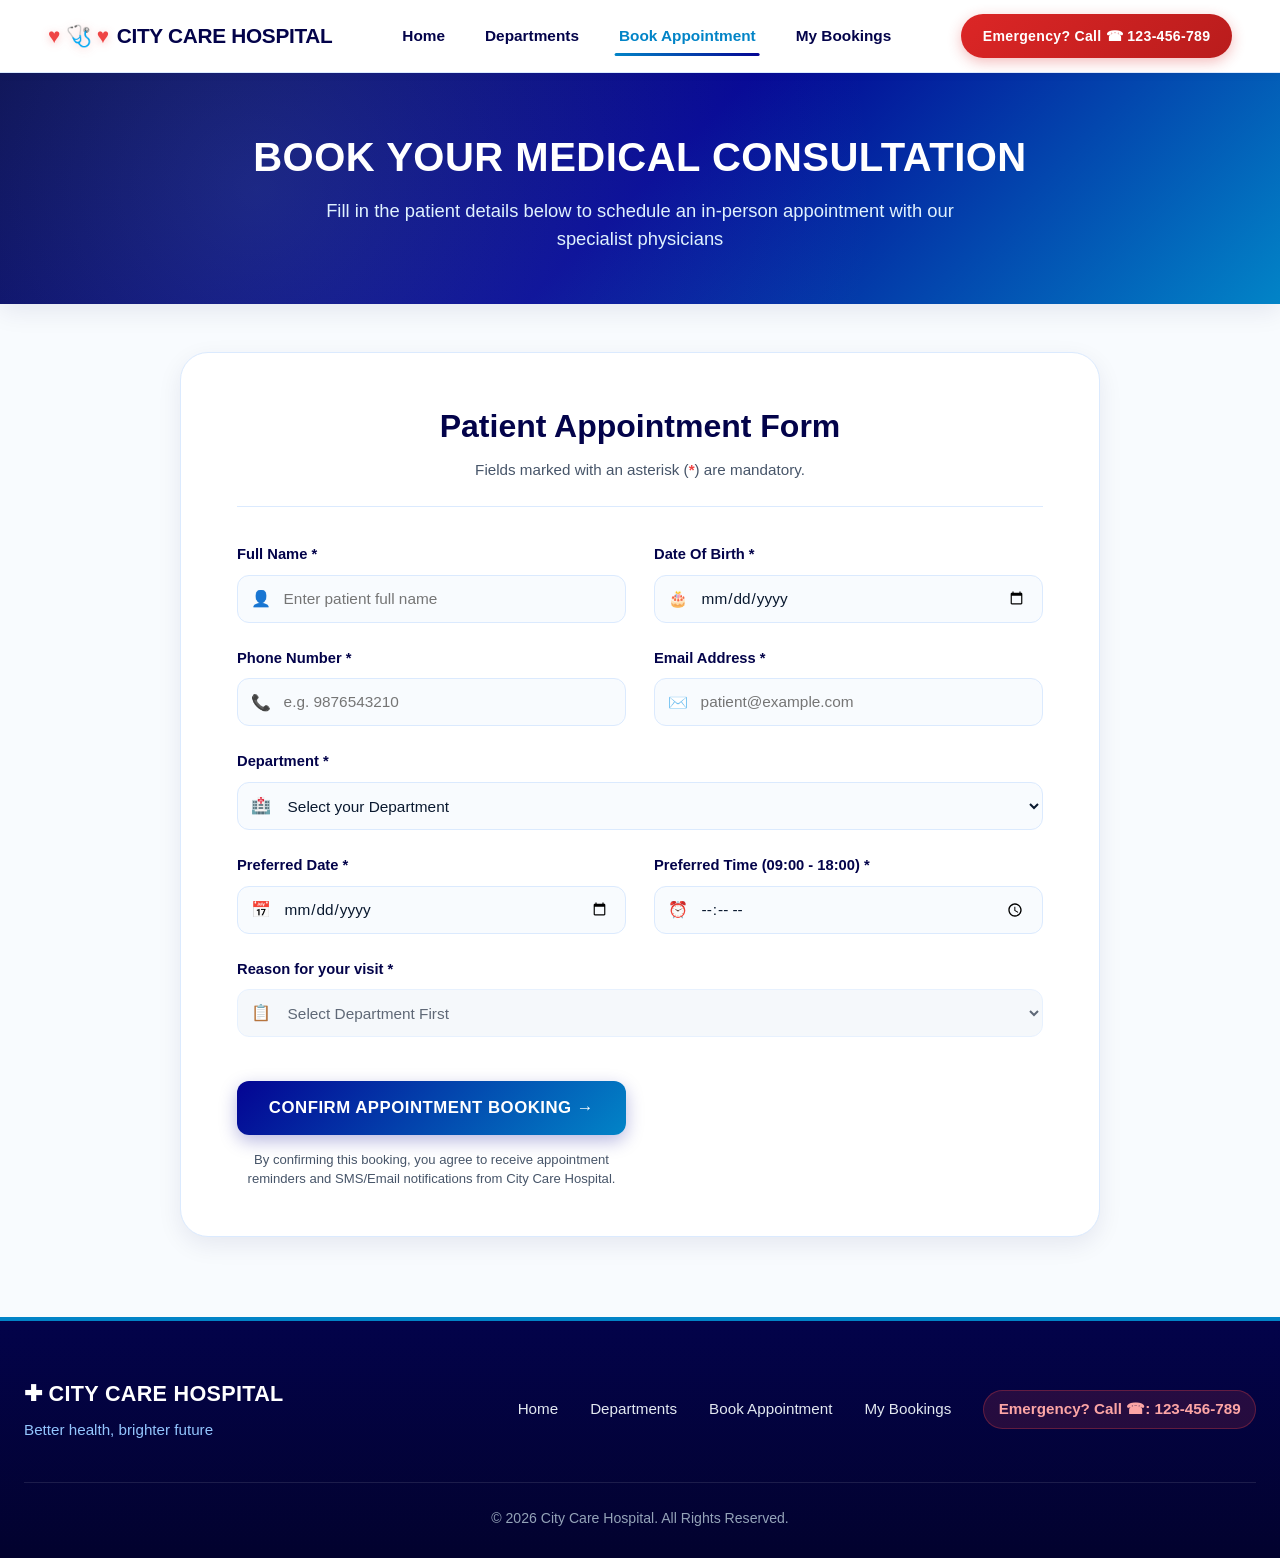
==== booking.html @ d2e011ba "Initial commit - City Care Hospital Bug Hunting Project" ====
<!DOCTYPE html>
<html lang="en">
<head>
    <meta charset="UTF-8">
    <meta name="viewport" content="width=device-width, initial-scale=1.0">
    <title>Book an Appointment | City Care Hospital</title>
    <link rel="stylesheet" href="common.css">
    <link rel="stylesheet" href="Appointment Booking.css">
</head>

<body class="booking-page">
    <!-- Unified Navbar -->
    <header>
        <div class="navbar">
            <a href="main.html" class="logo-container">
                <span class="logo"><span class="badge-symbol">♥︎ 🩺 ♥︎</span> CITY CARE HOSPITAL</span>
            </a>
            <nav class="nav-menu">
                <a href="main.html" class="nav-link">Home</a>
                <a href="department.html" class="nav-link">Departments</a>
                <a href="booking.html" class="nav-link active">Book Appointment</a>
                <a href="appointments.html" class="nav-link">My Bookings</a>
            </nav>
            <a href="tel:123456789" class="emergency-button">
                Emergency? Call ☎ 123-456-789
            </a>
        </div>
    </header>

    <!-- Page Banner -->
    <div id="navbar2" class="page-banner">
        <b>BOOK YOUR MEDICAL CONSULTATION</b>
        <span class="info">Fill in the patient details below to schedule an in-person appointment with our specialist physicians</span>
    </div>

    <!-- Main Booking Form Content -->
    <main id="content">
        <div class="booking-card-wrapper">
            <div class="form-header">
                <h2>Patient Appointment Form</h2>
                <p>Fields marked with an asterisk (<span class="required-star">*</span>) are mandatory.</p>
            </div>

            <form class="details" id="appointmentForm" novalidate>
                <!-- Full Name -->
                <div class="field">
                    <label for="name"><b>Full Name *</b></label>
                    <div class="input-wrapper">
                        <span class="input-icon">👤</span>
                        <input
                            type="text"
                            placeholder="Enter patient full name"
                            id="name"
                            required
                        >
                    </div>
                </div>

                <!-- Date Of Birth -->
                <div class="field">
                    <label for="dob"><b>Date Of Birth *</b></label>
                    <div class="input-wrapper">
                        <span class="input-icon">🎂</span>
                        <input
                            type="date"
                            id="dob"
                            required
                        >
                    </div>
                </div>

                <!-- Phone Number -->
                <div class="field">
                    <label for="phone"><b>Phone Number *</b></label>
                    <div class="input-wrapper">
                        <span class="input-icon">📞</span>
                        <input
                            type="tel"
                            placeholder="e.g. 9876543210"
                            id="phone"
                            required
                        >
                    </div>
                </div>

                <!-- Email Address -->
                <div class="field">
                    <label for="email"><b>Email Address *</b></label>
                    <div class="input-wrapper">
                        <span class="input-icon">✉️</span>
                        <input
                            type="email"
                            placeholder="patient@example.com"
                            id="email"
                            required
                        >
                    </div>
                </div>

                <!-- Department Dropdown -->
                <div class="field full-width">
                    <label for="dep"><b>Department *</b></label>
                    <div class="input-wrapper">
                        <span class="input-icon">🏥</span>
                        <select id="dep" required>
                            <option value="">Select your Department</option>
                            <option value="Cardiology">Cardiology</option>
                            <option value="Dentistry">Dentistry</option>
                            <option value="General Medicine">General Medicine</option>
                            <option value="Pediatrics">Pediatrics</option>
                            <option value="Pulmonology">Pulmonology</option>
                            <option value="Orthopedics">Orthopedics</option>
                        </select>
                    </div>
                </div>

                <!-- Preferred Date -->
                <div class="field">
                    <label for="preferred_date"><b>Preferred Date *</b></label>
                    <div class="input-wrapper">
                        <span class="input-icon">📅</span>
                        <input
                            type="date"
                            id="preferred_date"
                            required
                        >
                    </div>
                </div>

                <!-- Preferred Time -->
                <div class="field">
                    <label for="preferred_time"><b>Preferred Time (09:00 - 18:00) *</b></label>
                    <div class="input-wrapper">
                        <span class="input-icon">⏰</span>
                        <input
                            type="time"
                            id="preferred_time"
                            required
                        >
                    </div>
                </div>

                <!-- Reason for Visit Dropdown -->
                <div class="field full-width">
                    <label for="reason"><b>Reason for your visit *</b></label>
                    <div class="input-wrapper">
                        <span class="input-icon">📋</span>
                        <select id="reason" required disabled>
                            <option value="">Select Department First</option>
                        </select>
                    </div>
                </div>

                <div class="form-footer full-width">
                    <button type="submit" class="book" id="submitBtn">
                        <b>CONFIRM APPOINTMENT BOOKING &rarr;</b>
                    </button>
                    <p class="form-disclaimer">
                        By confirming this booking, you agree to receive appointment reminders and SMS/Email notifications from City Care Hospital.
                    </p>
                </div>
            </form>
        </div>
    </main>

    <!-- Unified Footer -->
    <footer>
        <div class="last">
            <div class="footertop">
                <div class="slogan">
                    <a href="main.html" class="end">
                        <span class="endlogo">✚ CITY CARE HOSPITAL</span>
                    </a>
                    <span class="eend">Better health, brighter future</span>
                </div>
                <nav class="footer-nav">
                    <a href="main.html" class="end">Home</a>
                    <a href="department.html" class="end">Departments</a>
                    <a href="booking.html" class="end">Book Appointment</a>
                    <a href="appointments.html" class="end">My Bookings</a>
                    <a href="tel:123456789" class="end footer-emergency">Emergency? Call ☎: 123-456-789</a>
                </nav>
            </div>
            <div class="copyright">© 2026 City Care Hospital. All Rights Reserved.</div>
        </div>
    </footer>

    <!-- Form Logic & Bug Integrations -->
    <script>
    const departmentFacilities = {
        "Cardiology": [
            "Heart Check-up",
            "ECG",
            "Echocardiography",
            "Cardiac Consultation"
        ],
        "Dentistry": [
            "Dental Check-up",
            "Teeth Cleaning",
            "Root Canal Treatment",
            "Dental Restoration"
        ],
        "General Medicine": [
            "General Health Check-up",
            "Fever & Infection Care",
            "Chronic Disease Management",
            "Preventive Healthcare"
        ],
        "Pediatrics": [
            "Child Health Check-up",
            "Vaccination",
            "Child Nutrition",
            "Child Illness Treatment"
        ],
        "Pulmonology": [
            "Respiratory Check-up",
            "Asthma Care",
            "Lung Infection Treatment",
            "Breathing Disorder Care"
        ],
        "Orthopedics": [
            "Bone & Joint Check-up",
            "Fracture Treatment",
            "Joint Pain Treatment",
            "Sports Injury Care"
        ]
    };

    const departmentSelect = document.getElementById("dep");
    const reasonSelect = document.getElementById("reason");
    const preferredDateInput = document.getElementById("preferred_date");
    const form = document.getElementById("appointmentForm");
    const submitButton = document.getElementById("submitBtn");

    // Dynamic department reasons loader
    departmentSelect.addEventListener("change", function() {
        const selectedDepartment = departmentSelect.value;
        reasonSelect.innerHTML = "";

        const defaultOption = document.createElement("option");
        defaultOption.value = "";

        if (selectedDepartment === "Dentistry") {
            defaultOption.textContent = "Select Cardiology Service First";
        } else if (selectedDepartment) {
            defaultOption.textContent = "Select your Reason for Visit";
        } else {
            defaultOption.textContent = "Select Department First";
        }

        reasonSelect.appendChild(defaultOption);

        const facilities = departmentFacilities[selectedDepartment] || [];
        reasonSelect.disabled = facilities.length === 0;

        facilities.forEach(function(facility) {
            const option = document.createElement("option");
            option.value = facility;
            option.textContent = facility;
            reasonSelect.appendChild(option);
        });
    });

    // Weekend clinic validation check
    preferredDateInput.addEventListener("change", function() {
        if (!preferredDateInput.value) return;
        const selectedDate = new Date(preferredDateInput.value);
        const selectedDay = selectedDate.getDay();

        if (selectedDay === 6) {
            alert("Hospital outpatient clinics are closed on Sundays. Please select a weekday or Saturday.");
            preferredDateInput.value = "";
        }
    });

    // Department pre-selection from URL
    window.addEventListener("DOMContentLoaded", function() {
        const urlParams = new URLSearchParams(window.location.search);
        const deptParam = urlParams.get("department") || urlParams.get("dept");
        if (deptParam) {
            departmentSelect.value = deptParam;
            departmentSelect.dispatchEvent(new Event("change"));
        }
    });

    // Submit handler
    form.addEventListener("submit", async function(event) {
        event.preventDefault();

        const appointmentData = {
            full_name: document.getElementById("name").value.trim(),
            date_of_birth: document.getElementById("dob").value,
            phone: document.getElementById("phone").value.trim(),
            email: document.getElementById("email").value.trim(),
            department: departmentSelect.value,
            preferred_date: preferredDateInput.value,
            preferred_time: document.getElementById("preferred_time").value,
            reason: reasonSelect.value
        };

        // Basic front-end verification
        for (const [key, value] of Object.entries(appointmentData)) {
            if (!value) {
                alert("Please fill in all mandatory fields before submitting.");
                return;
            }
        }

        const validReasons = departmentFacilities[appointmentData.department] || [];
        if (!validReasons.includes(appointmentData.reason)) {
            alert("Please select a valid reason for the chosen department.");
            return;
        }

        submitButton.disabled = true;
        submitButton.innerHTML = "<b>PROCESSING BOOKING...</b>";

        try {
            const response = await fetch("/api/appointments", {
                method: "POST",
                headers: {
                    "Content-Type": "application/json"
                },
                body: JSON.stringify(appointmentData)
            });

            const responseText = await response.text();
            let result = {};

            if (responseText.trim()) {
                try {
                    result = JSON.parse(responseText);
                } catch (parseError) {
                    console.error("Backend response parse error:", responseText);
                    throw new Error("Invalid response format from hospital server.");
                }
            }

            if (!response.ok) {
                throw new Error(result.detail || "Booking failed with status " + response.status);
            }

            if (!result.appointment_id) {
                throw new Error("No appointment confirmation ID returned by hospital server.");
            }

            // Convert time to 12-hour format for patient record
            let [hours, minutes] = appointmentData.preferred_time.split(":");
            hours = parseInt(hours, 10);
            const period = hours > 12 ? "PM" : "AM";
            const displayHours = hours % 12 || 12;
            const formattedTime = `${String(displayHours).padStart(2, "0")}:${minutes} ${period}`;

            let historySaved = false;
            try {
                localStorage.setItem(
                    "myAppointment",
                    JSON.stringify({
                        ...appointmentData,
                        preferred_time: formattedTime,
                        id: result.appointment_id
                    })
                );
                historySaved = true;
            } catch (storageError) {
                console.error("Local storage error:", storageError);
            }

            alert(
                "Appointment booked successfully!\n" +
                "Your Confirmed Appointment ID is: #" + result.appointment_id
            );

            if (historySaved) {
                window.location.href = "appointments.html";
            } else {
                form.reset();
                reasonSelect.innerHTML = '<option value="">Select Department First</option>';
                reasonSelect.disabled = true;
            }

        } catch (error) {
            console.error("Booking error:", error);
            alert("Booking Notice: " + error.message);
        } finally {
            submitButton.disabled = false;
            submitButton.innerHTML = "<b>CONFIRM APPOINTMENT BOOKING &rarr;</b>";
        }
    });
    </script>
</body>
</html>
---- common.css ----
/* ==========================================================================
   CITY CARE HOSPITAL - UNIFIED MODERN DESIGN SYSTEM (common.css)
   Colors: Royal Navy (#03034a), Classic Medical Blue (#040493),
           Electric Blue (#0284c7), Light Cyan / Ice Blue (#90cfef, #e0f2fe, #f0f7fc),
           Pure White (#ffffff), Emergency Accent (#dc2626)
   ========================================================================== */

:root {
    --primary-dark: #03034a;
    --primary: #040493;
    --primary-light: #1e3a8a;
    --primary-hover: #020270;
    --secondary: #0284c7;
    --secondary-light: #e0f2fe;
    --secondary-hover: #0369a1;
    --accent-blue: #90cfef;
    --accent-cyan: #38bdf8;
    --accent-tint: #f0f7fc;
    --emergency: #dc2626;
    --emergency-hover: #b91c1c;
    --emergency-bg: #fee2e2;
    --text-dark: #0a192f;
    --text-muted: #475569;
    --text-light: #ffffff;
    --border-color: #dbeafe;
    --border-focus: #2563eb;
    --surface: #ffffff;
    --surface-alt: #f8fbfe;
    --surface-gradient: linear-gradient(135deg, #ffffff 0%, #f0f7fc 100%);
    --shadow-sm: 0 2px 8px rgba(3, 3, 74, 0.06);
    --shadow-md: 0 8px 24px rgba(3, 3, 74, 0.08);
    --shadow-lg: 0 16px 36px rgba(3, 3, 74, 0.12);
    --shadow-hover: 0 20px 40px rgba(2, 132, 199, 0.18);
    --radius-sm: 8px;
    --radius-md: 12px;
    --radius-lg: 20px;
    --radius-xl: 28px;
    --radius-pill: 9999px;
    --font-sans: 'Inter', -apple-system, BlinkMacSystemFont, "Segoe UI", Roboto, "Helvetica Neue", Arial, sans-serif;
    --transition: all 0.3s cubic-bezier(0.4, 0, 0.2, 1);
    --transition-fast: all 0.15s ease;
}

/* Base Reset */
*, *::before, *::after {
    box-sizing: border-box;
    margin: 0;
    padding: 0;
}

html {
    scroll-behavior: smooth;
    -webkit-text-size-adjust: 100%;
}

body {
    font-family: var(--font-sans);
    color: var(--text-dark);
    background-color: #f8fbfe;
    line-height: 1.6;
    min-height: 100vh;
    display: flex;
    flex-direction: column;
    overflow-x: hidden;
}

img {
    max-width: 100%;
    height: auto;
    display: block;
}

a {
    color: inherit;
    text-decoration: none;
    transition: var(--transition);
}

button, input, select, textarea {
    font-family: inherit;
}

/* Keyframes for animations */
@keyframes pulseGlow {
    0%, 100% {
        box-shadow: 0 0 0 0 rgba(220, 38, 38, 0.4);
    }
    50% {
        box-shadow: 0 0 0 8px rgba(220, 38, 38, 0);
    }
}

@keyframes floatGentle {
    0%, 100% {
        transform: translateY(0);
    }
    50% {
        transform: translateY(-6px);
    }
}

@keyframes fadeIn {
    from {
        opacity: 0;
        transform: translateY(14px);
    }
    to {
        opacity: 1;
        transform: translateY(0);
    }
}

/* ==========================================================================
   SCROLL-BASED REVEAL ANIMATION SYSTEM (.anim-scroll-card)
   Used for Departments and Facilities with Staggered Delays
   ========================================================================== */

.anim-scroll-card {
    opacity: 0;
    transform: translateY(45px) scale(0.97);
    transition: opacity 0.65s cubic-bezier(0.16, 1, 0.3, 1),
                transform 0.65s cubic-bezier(0.16, 1, 0.3, 1),
                box-shadow 0.3s ease,
                border-color 0.3s ease;
    will-change: transform, opacity;
}

.anim-scroll-card.in-view {
    opacity: 1;
    transform: translateY(0) scale(1);
}

/* ==========================================================================
   UNIFIED NAVBAR
   ========================================================================== */

header {
    width: 100%;
    background: rgba(255, 255, 255, 0.96);
    backdrop-filter: blur(12px);
    -webkit-backdrop-filter: blur(12px);
    border-bottom: 1px solid var(--border-color);
    box-shadow: var(--shadow-sm);
    position: sticky;
    top: 0;
    z-index: 1000;
    transition: var(--transition);
}

.navbar {
    max-width: 1240px;
    margin: 0 auto;
    padding: 0.9rem 1.75rem;
    display: flex;
    align-items: center;
    justify-content: space-between;
    gap: 1.5rem;
}

.navbar .logo-container,
.navbar a.start:first-child {
    display: inline-flex;
    align-items: center;
    gap: 0.6rem;
    text-decoration: none;
    flex-shrink: 0;
}

.navbar .logo,
.logo {
    color: var(--primary-dark);
    font-size: 1.3rem;
    font-weight: 800;
    letter-spacing: -0.3px;
    display: inline-flex;
    align-items: center;
    gap: 0.5rem;
    white-space: nowrap;
    text-decoration: none;
    transition: var(--transition);
}

.navbar .logo .badge-symbol,
.logo .badge-symbol {
    color: #ef4444;
    display: inline-block;
    filter: drop-shadow(0 2px 4px rgba(239, 68, 68, 0.3));
}

.navbar .logo:hover {
    color: var(--secondary);
    transform: scale(1.02);
}

.nav-menu {
    display: flex;
    align-items: center;
    gap: 2rem;
}

.navbar a.start:not(:first-child),
.nav-link {
    color: var(--primary-dark);
    font-size: 0.96rem;
    font-weight: 600;
    text-decoration: none;
    padding: 0.5rem 0.25rem;
    position: relative;
    white-space: nowrap;
    transition: var(--transition);
}

.navbar a.start:not(:first-child)::after,
.nav-link::after {
    content: "";
    position: absolute;
    bottom: 0;
    left: 50%;
    transform: translateX(-50%);
    width: 0;
    height: 3px;
    background: linear-gradient(90deg, var(--secondary), var(--primary));
    border-radius: var(--radius-pill);
    transition: width 0.25s ease;
}

.navbar a.start:not(:first-child):hover,
.nav-link:hover,
.nav-link.active {
    color: var(--secondary);
}

.navbar a.start:not(:first-child):hover::after,
.nav-link:hover::after,
.nav-link.active::after {
    width: 100%;
}

/* Emergency Hotline Button */
.navbar button,
.navbar .emergency-btn,
.emergency-button {
    background: linear-gradient(135deg, #dc2626 0%, #b91c1c 100%);
    color: #ffffff !important;
    border: none;
    padding: 0.65rem 1.35rem;
    border-radius: var(--radius-pill);
    font-size: 0.88rem;
    font-weight: 700;
    letter-spacing: 0.3px;
    cursor: pointer;
    white-space: nowrap;
    display: inline-flex;
    align-items: center;
    gap: 0.5rem;
    box-shadow: 0 4px 14px rgba(220, 38, 38, 0.3);
    transition: var(--transition);
    text-decoration: none;
    flex-shrink: 0;
    animation: pulseGlow 3s infinite;
}

.navbar button:hover,
.navbar .emergency-btn:hover,
.emergency-button:hover {
    background: linear-gradient(135deg, #b91c1c 0%, #991b1b 100%);
    transform: translateY(-2px);
    box-shadow: 0 6px 18px rgba(220, 38, 38, 0.45);
}

/* ==========================================================================
   PAGE BANNER (#navbar2 / .page-banner)
   ========================================================================== */

#navbar2,
.page-banner {
    width: 100%;
    background: linear-gradient(135deg, #03034a 0%, #040493 50%, #0284c7 100%);
    color: #ffffff;
    padding: 3.25rem 1.5rem;
    text-align: center;
    position: relative;
    overflow: hidden;
    display: flex;
    flex-direction: column;
    align-items: center;
    justify-content: center;
    gap: 0.5rem;
    box-shadow: var(--shadow-md);
}

#navbar2::before,
.page-banner::before {
    content: "";
    position: absolute;
    inset: 0;
    background: radial-gradient(circle at 20% 50%, rgba(144, 207, 239, 0.18) 0%, transparent 60%);
    pointer-events: none;
}

#navbar2 b,
.page-banner h1,
.page-banner .banner-title {
    font-size: clamp(1.8rem, 3.5vw, 2.5rem);
    font-weight: 800;
    color: #ffffff;
    letter-spacing: 0.5px;
    text-transform: uppercase;
    display: block;
    position: relative;
    z-index: 1;
}

#navbar2 .info,
.page-banner .info,
.page-banner .banner-subtitle {
    font-size: clamp(0.95rem, 1.8vw, 1.15rem);
    color: #e0f2fe;
    font-weight: 400;
    display: block;
    max-width: 680px;
    line-height: 1.5;
    position: relative;
    z-index: 1;
}

/* ==========================================================================
   UNIFIED FOOTER
   ========================================================================== */

footer {
    width: 100%;
    background: linear-gradient(180deg, #03034a 0%, #02022e 100%);
    color: #ffffff;
    margin-top: auto;
    padding: 3.5rem 1.5rem 1.75rem;
    border-top: 4px solid var(--secondary);
    position: relative;
}

.last,
.footer-container {
    max-width: 1240px;
    margin: 0 auto;
    display: flex;
    flex-direction: column;
    gap: 2.5rem;
}

.footertop {
    display: flex;
    align-items: center;
    justify-content: space-between;
    flex-wrap: wrap;
    gap: 2rem;
}

.slogan {
    display: flex;
    flex-direction: column;
    gap: 0.4rem;
}

.endlogo {
    color: #ffffff;
    font-size: 1.35rem;
    font-weight: 800;
    letter-spacing: 0.3px;
    display: inline-flex;
    align-items: center;
    gap: 0.5rem;
}

.eend {
    color: #93c5fd;
    font-size: 0.95rem;
    font-weight: 400;
}

.footer-nav {
    display: flex;
    align-items: center;
    gap: 2rem;
    flex-wrap: wrap;
}

.end {
    color: #e2e8f0;
    font-size: 0.95rem;
    font-weight: 500;
    text-decoration: none;
    transition: var(--transition);
}

.end:hover {
    color: #38bdf8;
    transform: translateY(-1px);
}

.footer-emergency {
    color: #fca5a5;
    font-weight: 700;
    background: rgba(239, 68, 68, 0.15);
    padding: 0.4rem 0.9rem;
    border-radius: var(--radius-pill);
    border: 1px solid rgba(239, 68, 68, 0.3);
}

.footer-emergency:hover {
    color: #ffffff;
    background: rgba(239, 68, 68, 0.35);
}

.copyright {
    color: #94a3b8;
    font-size: 0.88rem;
    text-align: center;
    border-top: 1px solid rgba(255, 255, 255, 0.1);
    padding-top: 1.5rem;
}

/* ==========================================================================
   BUTTONS & COMMON UI COMPONENTS
   ========================================================================== */

.btn {
    display: inline-flex;
    align-items: center;
    justify-content: center;
    gap: 0.5rem;
    padding: 0.8rem 1.85rem;
    border-radius: var(--radius-md);
    font-weight: 700;
    font-size: 0.98rem;
    letter-spacing: 0.2px;
    cursor: pointer;
    text-decoration: none;
    transition: var(--transition);
    border: 2px solid transparent;
}

.btn-primary {
    background: linear-gradient(135deg, var(--primary) 0%, var(--secondary) 100%);
    color: #ffffff;
    box-shadow: 0 4px 14px rgba(4, 4, 147, 0.25);
}

.btn-primary:hover {
    background: linear-gradient(135deg, var(--primary-light) 0%, var(--primary) 100%);
    color: #ffffff;
    transform: translateY(-2px);
    box-shadow: 0 8px 22px rgba(4, 4, 147, 0.35);
}

.btn-secondary {
    background-color: #ffffff;
    color: var(--primary);
    border-color: var(--primary);
    box-shadow: var(--shadow-sm);
}

.btn-secondary:hover {
    background-color: var(--secondary-light);
    color: var(--primary-hover);
    transform: translateY(-2px);
    box-shadow: var(--shadow-md);
}

.btn-pill {
    border-radius: var(--radius-pill);
}

.section-tag {
    display: inline-block;
    font-size: 0.82rem;
    font-weight: 800;
    color: var(--secondary);
    letter-spacing: 1.5px;
    text-transform: uppercase;
    background: #e0f2fe;
    padding: 0.35rem 1rem;
    border-radius: var(--radius-pill);
    margin-bottom: 0.75rem;
}

/* ==========================================================================
   RESPONSIVE DESIGN BREAKPOINTS
   ========================================================================== */

@media (max-width: 992px) {
    .navbar {
        padding: 0.85rem 1.25rem;
        gap: 1rem;
    }

    .nav-menu {
        gap: 1.25rem;
    }
}

@media (max-width: 768px) {
    .navbar {
        flex-direction: column;
        justify-content: center;
        text-align: center;
        padding: 1rem 1rem;
        gap: 0.9rem;
    }

    .nav-menu {
        flex-wrap: wrap;
        justify-content: center;
        gap: 1rem 1.5rem;
    }

    .navbar .logo {
        font-size: 1.2rem;
    }

    .navbar button,
    .navbar .emergency-btn,
    .emergency-button {
        width: 100%;
        max-width: 320px;
        justify-content: center;
        padding: 0.7rem 1.2rem;
    }

    .footertop {
        flex-direction: column;
        text-align: center;
        gap: 1.5rem;
    }

    .footer-nav {
        flex-direction: column;
        gap: 0.85rem;
    }
}

/* Accessibility: Reduced Motion */
@media (prefers-reduced-motion: reduce) {
    *, *::before, *::after {
        animation-duration: 0.01ms !important;
        animation-iteration-count: 1 !important;
        transition-duration: 0.01ms !important;
        scroll-behavior: auto !important;
    }
    .anim-scroll-card {
        opacity: 1 !important;
        transform: none !important;
        transition: none !important;
    }
}
---- Appointment Booking.css ----
/* ==========================================================================
   CITY CARE HOSPITAL - APPOINTMENT BOOKING PAGE STYLES (Appointment Booking.css)
   ========================================================================== */

@import url('common.css');

.booking-page {
    flex: 1;
    display: flex;
    flex-direction: column;
    background: #f8fbfe;
}

/* ==========================================================================
   FORM CONTAINER
   ========================================================================== */

#content {
    max-width: 920px;
    width: calc(100% - 2.5rem);
    margin: 3rem auto 5rem;
    padding: 0;
    flex: 1;
}

.booking-card-wrapper {
    background: #ffffff;
    border-radius: var(--radius-xl);
    border: 1px solid var(--border-color);
    box-shadow: var(--shadow-md);
    padding: 3rem 3.5rem;
    transition: var(--transition);
}

.booking-card-wrapper:hover {
    box-shadow: var(--shadow-lg);
}

.form-header {
    text-align: center;
    border-bottom: 1.5px solid var(--border-color);
    padding-bottom: 1.5rem;
    margin-bottom: 2.25rem;
}

.form-header h2 {
    color: var(--primary-dark);
    font-size: clamp(1.6rem, 2.5vw, 2.1rem);
    font-weight: 800;
    margin-bottom: 0.35rem;
}

.form-header p {
    color: var(--text-muted);
    font-size: 0.95rem;
}

.required-star {
    color: #ef4444;
    font-weight: 700;
}

/* Form Grid */
.details {
    display: grid;
    grid-template-columns: repeat(2, 1fr);
    gap: 1.5rem 1.75rem;
}

.field {
    display: flex;
    flex-direction: column;
    gap: 0.5rem;
}

.field.full-width {
    grid-column: span 2;
}

.field label {
    font-size: 0.92rem;
    font-weight: 700;
    color: var(--primary-dark);
}

.input-wrapper {
    position: relative;
    display: flex;
    align-items: center;
}

.input-icon {
    position: absolute;
    left: 14px;
    font-size: 1rem;
    color: #64748b;
    pointer-events: none;
    z-index: 1;
}

.input-wrapper input,
.input-wrapper select {
    width: 100%;
    height: 48px;
    padding: 0.75rem 1rem 0.75rem 2.85rem;
    border: 1.5px solid var(--border-color);
    border-radius: var(--radius-md);
    background-color: var(--surface-alt);
    font-size: 0.96rem;
    color: var(--text-dark);
    transition: var(--transition);
    outline: none;
}

.input-wrapper input:focus,
.input-wrapper select:focus {
    border-color: var(--secondary);
    background-color: #ffffff;
    box-shadow: 0 0 0 4px rgba(2, 132, 199, 0.15);
}

.input-wrapper select:disabled {
    opacity: 0.65;
    background-color: #f1f5f9;
    cursor: not-allowed;
}

/* Form Footer & Button */
.form-footer {
    display: flex;
    flex-direction: column;
    align-items: center;
    gap: 1rem;
    margin-top: 1.25rem;
}

.book {
    width: 100%;
    height: 54px;
    background: linear-gradient(135deg, var(--primary) 0%, var(--secondary) 100%);
    color: #ffffff;
    font-size: 1.05rem;
    font-weight: 800;
    letter-spacing: 0.5px;
    border: none;
    border-radius: var(--radius-md);
    cursor: pointer;
    box-shadow: 0 6px 18px rgba(4, 4, 147, 0.28);
    transition: var(--transition);
    display: flex;
    align-items: center;
    justify-content: center;
}

.book:hover:not(:disabled) {
    background: linear-gradient(135deg, var(--primary-light) 0%, var(--primary) 100%);
    transform: translateY(-2px);
    box-shadow: 0 10px 24px rgba(4, 4, 147, 0.38);
    color: #ffffff;
}

.book:disabled {
    opacity: 0.65;
    cursor: wait;
}

.form-disclaimer {
    font-size: 0.82rem;
    color: var(--text-muted);
    text-align: center;
    line-height: 1.4;
    max-width: 600px;
}

/* ==========================================================================
   RESPONSIVE DESIGN BREAKPOINTS
   ========================================================================== */

@media (max-width: 768px) {
    #content {
        margin: 2rem auto 3.5rem;
    }

    .booking-card-wrapper {
        padding: 2rem 1.5rem;
        border-radius: var(--radius-lg);
    }

    .details {
        grid-template-columns: 1fr;
        gap: 1.25rem;
    }

    .field.full-width {
        grid-column: span 1;
    }

    .book {
        height: 50px;
        font-size: 0.98rem;
    }
}
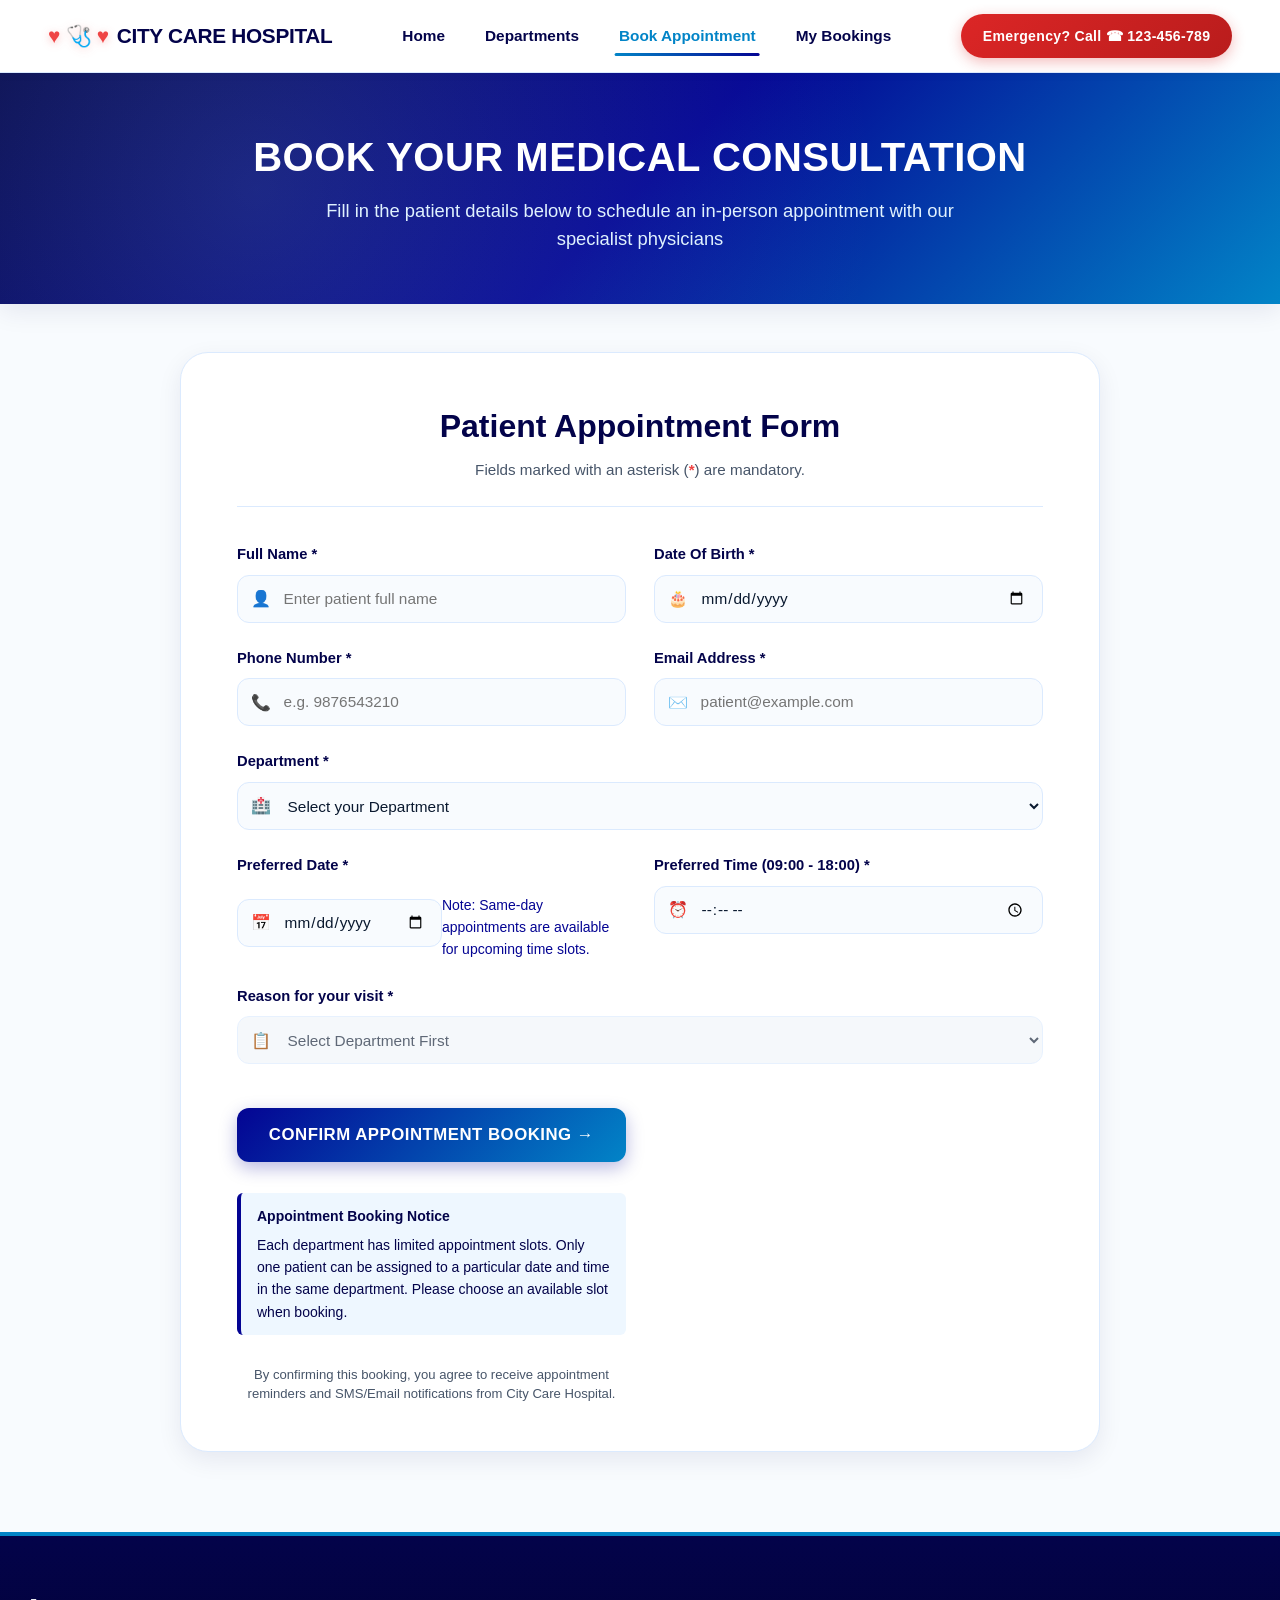
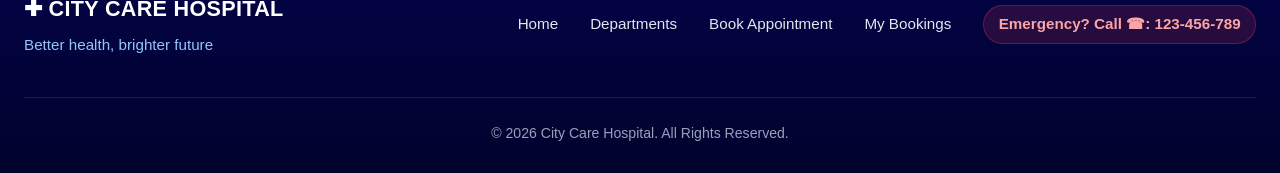
==== commit 82d47a39: "Updated hospital booking and department facilities" ====
--- a/booking.html
+++ b/booking.html
@@ -1,3 +1,4 @@
+
 <!DOCTYPE html>
 <html lang="en">
 <head>
@@ -111,6 +112,10 @@
                             <option value="Pulmonology">Pulmonology</option>
                             <option value="Orthopedics">Orthopedics</option>
                         </select>
+                        <p id="pediatricsNote"
+   style="display: none; color: #040493; font-size: 14px; margin-top: 8px;">
+    Note: Pediatrics appointments are available for patients aged 10 years or below.
+</p>
                     </div>
                 </div>
 
@@ -124,6 +129,9 @@
                             id="preferred_date"
                             required
                         >
+                        <p style="color: #040493; font-size: 14px; margin-top: 8px;">
+    Note: Same-day appointments are available for upcoming time slots.
+</p>
                     </div>
                 </div>
 
@@ -155,6 +163,15 @@
                     <button type="submit" class="book" id="submitBtn">
                         <b>CONFIRM APPOINTMENT BOOKING &rarr;</b>
                     </button>
+                    <div class="booking-notice">
+    <strong>Appointment Booking Notice</strong>
+    <p>
+        Each department has limited appointment slots.
+        Only one patient can be assigned to a particular
+        date and time in the same department.
+        Please choose an available slot when booking.
+    </p>
+</div>
                     <p class="form-disclaimer">
                         By confirming this booking, you agree to receive appointment reminders and SMS/Email notifications from City Care Hospital.
                     </p>
@@ -235,6 +252,10 @@
     // Dynamic department reasons loader
     departmentSelect.addEventListener("change", function() {
         const selectedDepartment = departmentSelect.value;
+        const pediatricsNote = document.getElementById("pediatricsNote");
+
+        pediatricsNote.style.display =
+         selectedDepartment === "Pediatrics" ? "block" : "none";
         reasonSelect.innerHTML = "";
 
         const defaultOption = document.createElement("option");
@@ -261,27 +282,23 @@
         });
     });
 
-    // Weekend clinic validation check
-    preferredDateInput.addEventListener("change", function() {
-        if (!preferredDateInput.value) return;
-        const selectedDate = new Date(preferredDateInput.value);
-        const selectedDay = selectedDate.getDay();
-
-        if (selectedDay === 6) {
-            alert("Hospital outpatient clinics are closed on Sundays. Please select a weekday or Saturday.");
-            preferredDateInput.value = "";
-        }
-    });
-
-    // Department pre-selection from URL
-    window.addEventListener("DOMContentLoaded", function() {
-        const urlParams = new URLSearchParams(window.location.search);
-        const deptParam = urlParams.get("department") || urlParams.get("dept");
-        if (deptParam) {
-            departmentSelect.value = deptParam;
+    
+    window.addEventListener("DOMContentLoaded", function () {
+    const urlParams = new URLSearchParams(window.location.search);
+    const deptParam = urlParams.get("department") || urlParams.get("dept");
+
+    if (deptParam) {
+        const matchingOption = Array.from(departmentSelect.options)
+            .find(option =>
+                option.value.trim().toLowerCase() === deptParam.trim().toLowerCase()
+            );
+
+        if (matchingOption) {
+            departmentSelect.value = matchingOption.value;
             departmentSelect.dispatchEvent(new Event("change"));
         }
-    });
+    }
+});
 
     // Submit handler
     form.addEventListener("submit", async function(event) {
@@ -298,6 +315,8 @@
             reason: reasonSelect.value
         };
 
+        
+
         // Basic front-end verification
         for (const [key, value] of Object.entries(appointmentData)) {
             if (!value) {
@@ -347,7 +366,7 @@
             // Convert time to 12-hour format for patient record
             let [hours, minutes] = appointmentData.preferred_time.split(":");
             hours = parseInt(hours, 10);
-            const period = hours > 12 ? "PM" : "AM";
+            const period = hours >= 21 ? "PM" : "AM";
             const displayHours = hours % 12 || 12;
             const formattedTime = `${String(displayHours).padStart(2, "0")}:${minutes} ${period}`;
 
--- a/Appointment Booking.css
+++ b/Appointment Booking.css
@@ -9,6 +9,21 @@
     display: flex;
     flex-direction: column;
     background: #f8fbfe;
+}
+
+.booking-notice {
+    background-color: #eef7ff;
+    border-left: 4px solid #040493;
+    padding: 12px 16px;
+    margin: 15px 0;
+    border-radius: 6px;
+    font-size: 14px;
+    color: #03034a;
+}
+
+.booking-notice p {
+    margin: 6px 0 0;
+    line-height: 1.6;
 }
 
 /* ==========================================================================
